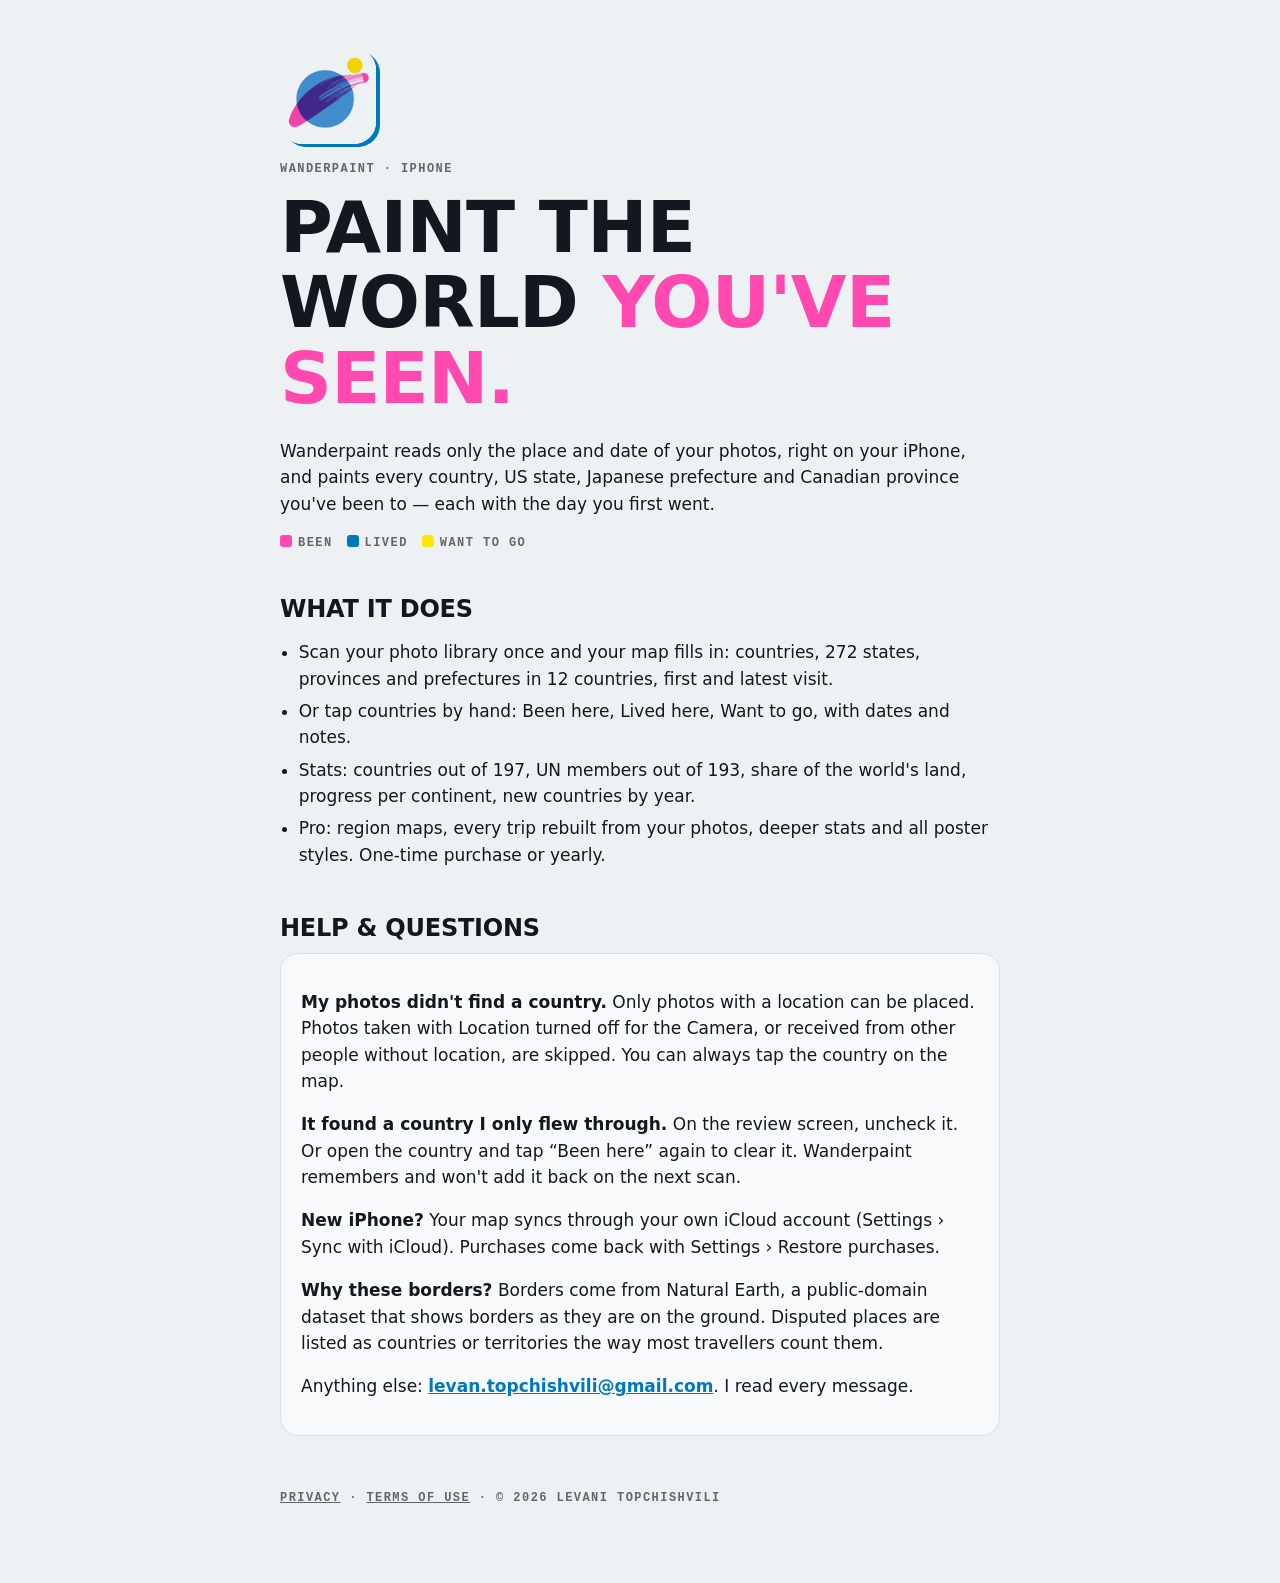
==== docs/index.html @ 2de95626 "Wanderpaint support and privacy pages" ====
<!doctype html><html lang="en"><head><meta charset="utf-8"><meta name="viewport" content="width=device-width,initial-scale=1">
<title>Wanderpaint: Countries Visited — travel map from your photos</title>
<meta name="description" content="Wanderpaint paints your travel map from your photo library: countries, US states, Japanese prefectures and more, with dates and trips. On-device, no account.">
<link rel="stylesheet" href="style.css"><link rel="icon" href="icon.png"></head><body><main>
<img class="icon" src="icon.png" alt="Wanderpaint icon">
<p class="legend">Wanderpaint · iPhone</p>
<h1>Paint the world <span>you've seen.</span></h1>
<p>Wanderpaint reads only the place and date of your photos, right on your iPhone, and paints every country, US state, Japanese prefecture and Canadian province you've been to — each with the day you first went.</p>
<div class="inks legend"><span><i style="background:var(--pink)"></i>Been</span><span><i style="background:var(--blue)"></i>Lived</span><span><i style="background:var(--yellow)"></i>Want to go</span></div>
<h2>What it does</h2>
<ul>
<li>Scan your photo library once and your map fills in: countries, 272 states, provinces and prefectures in 12 countries, first and latest visit.</li>
<li>Or tap countries by hand: Been here, Lived here, Want to go, with dates and notes.</li>
<li>Stats: countries out of 197, UN members out of 193, share of the world's land, progress per continent, new countries by year.</li>
<li>Pro: region maps, every trip rebuilt from your photos, deeper stats and all poster styles. One-time purchase or yearly.</li>
</ul>
<h2 id="support">Help &amp; questions</h2>
<div class="card">
<p><b>My photos didn't find a country.</b> Only photos with a location can be placed. Photos taken with Location turned off for the Camera, or received from other people without location, are skipped. You can always tap the country on the map.</p>
<p><b>It found a country I only flew through.</b> On the review screen, uncheck it. Or open the country and tap “Been here” again to clear it. Wanderpaint remembers and won't add it back on the next scan.</p>
<p><b>New iPhone?</b> Your map syncs through your own iCloud account (Settings › Sync with iCloud). Purchases come back with Settings › Restore purchases.</p>
<p><b>Why these borders?</b> Borders come from Natural Earth, a public-domain dataset that shows borders as they are on the ground. Disputed places are listed as countries or territories the way most travellers count them.</p>
<p>Anything else: <a href="mailto:levan.topchishvili@gmail.com?subject=Wanderpaint">levan.topchishvili@gmail.com</a>. I read every message.</p>
</div>
<footer class="legend"><a href="privacy.html">Privacy</a> · <a href="https://www.apple.com/legal/internet-services/itunes/dev/stdeula/">Terms of use</a> · © 2026 Levani Topchishvili</footer>
</main></body></html>
---- docs/style.css ----
:root{--paper:#EEF1F3;--ink:#14171F;--pink:#FF48B0;--blue:#0078BF;--yellow:#FFE800;--muted:rgba(20,23,31,.64)}
@media (prefers-color-scheme:dark){:root{--paper:#0F1218;--ink:#EEF1F3;--muted:rgba(238,241,243,.66);--blue:#429EFF}}
*{box-sizing:border-box}body{margin:0;background:var(--paper);color:var(--ink);font:17px/1.55 -apple-system,BlinkMacSystemFont,"SF Pro Text",system-ui,sans-serif}
main{max-width:760px;margin:0 auto;padding:48px 20px 80px}
h1,h2{font-family:"SF Pro Display",-apple-system,system-ui,sans-serif;font-stretch:expanded;font-weight:900;letter-spacing:-.01em;line-height:1.05}
h1{font-size:clamp(40px,8vw,72px);margin:.2em 0 .3em;text-transform:uppercase}h1 span{color:var(--pink)}
h2{font-size:24px;margin:2em 0 .5em;text-transform:uppercase}
.legend{font:600 12px/1 ui-monospace,SFMono-Regular,Menlo,monospace;letter-spacing:.12em;text-transform:uppercase;color:var(--muted)}
.icon{width:96px;height:96px;border-radius:22px;box-shadow:4px 3px 0 var(--blue)}
a{color:var(--blue);font-weight:600}.inks{display:flex;gap:14px;margin:18px 0}.inks i{display:inline-block;width:12px;height:12px;border-radius:3px;margin-right:6px;vertical-align:-1px}
ul{padding-left:1.1em}li{margin:.35em 0}.card{background:rgba(255,255,255,.55);border:1px solid rgba(127,127,127,.2);border-radius:18px;padding:18px 20px}
@media (prefers-color-scheme:dark){.card{background:rgba(255,255,255,.04)}}
footer{margin-top:56px}.legend a{color:inherit}
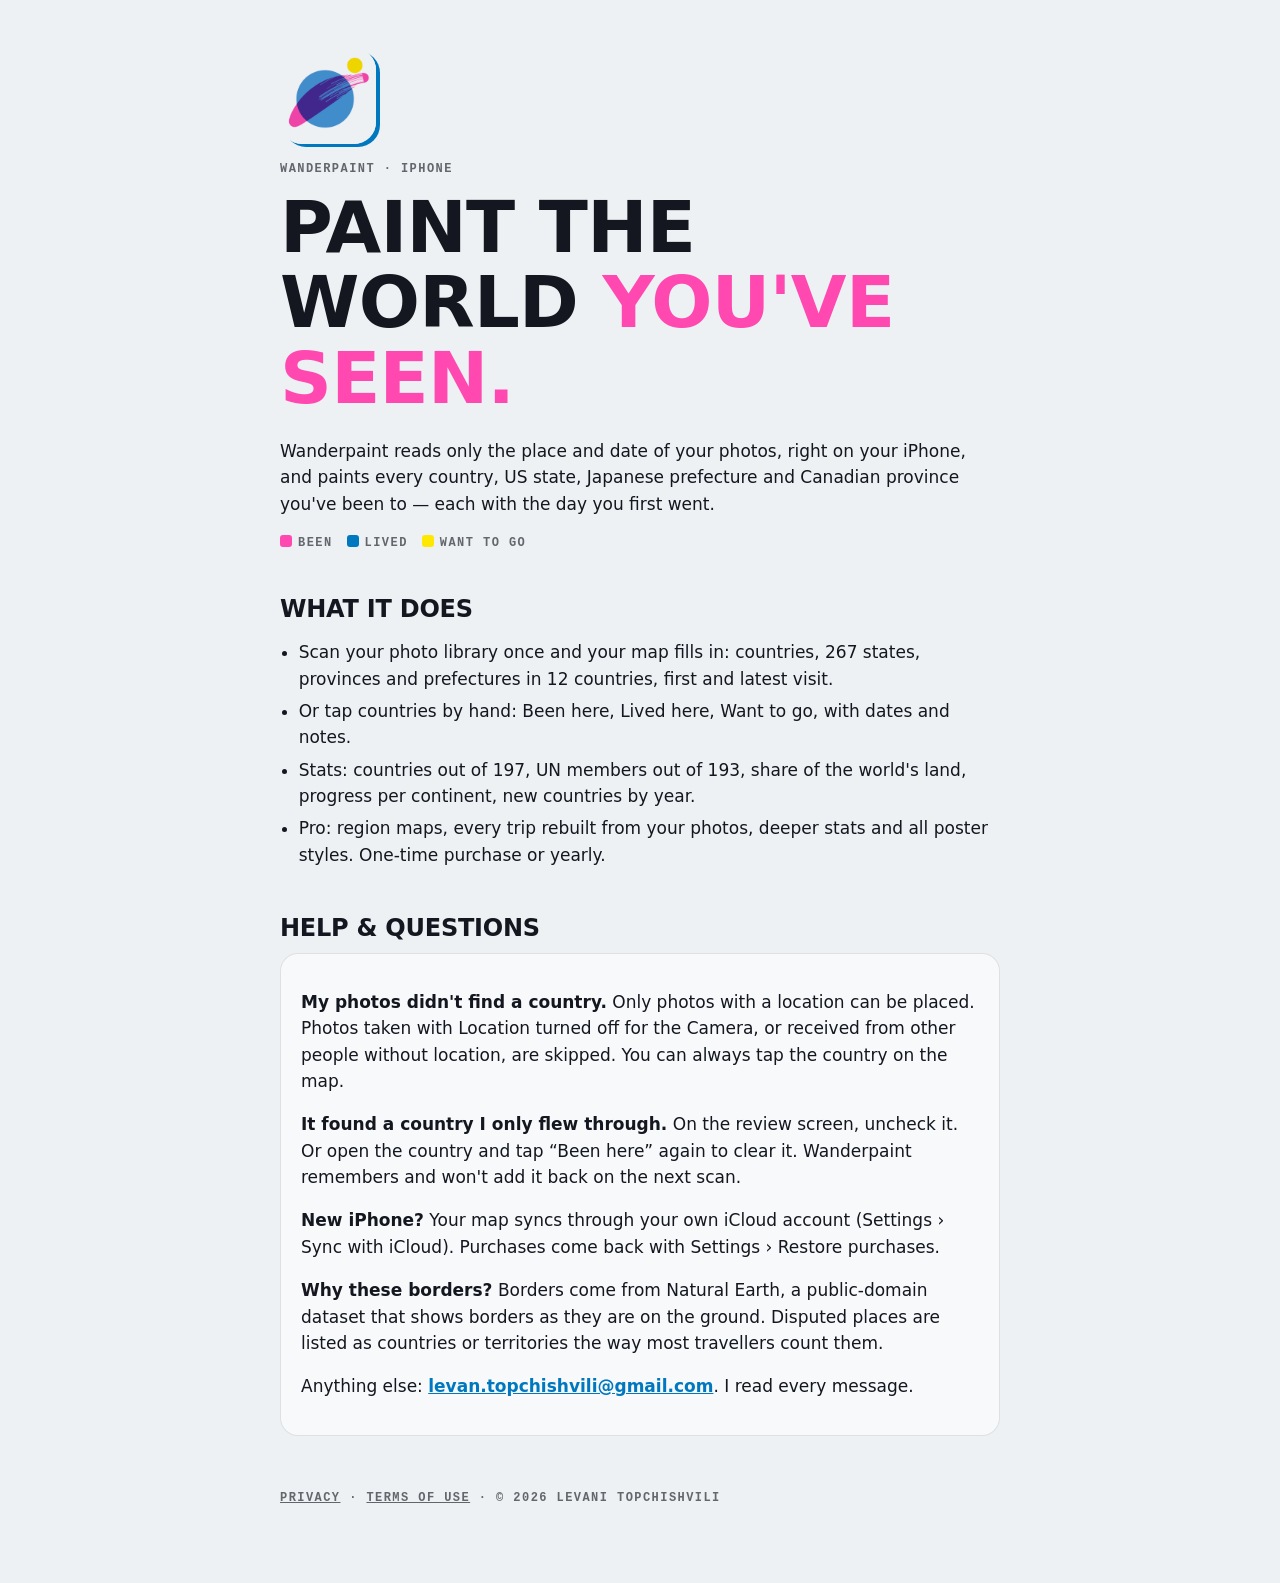
==== commit ec1e906b: "267 regions" ====
--- a/docs/index.html
+++ b/docs/index.html
@@ -9,7 +9,7 @@
 <div class="inks legend"><span><i style="background:var(--pink)"></i>Been</span><span><i style="background:var(--blue)"></i>Lived</span><span><i style="background:var(--yellow)"></i>Want to go</span></div>
 <h2>What it does</h2>
 <ul>
-<li>Scan your photo library once and your map fills in: countries, 272 states, provinces and prefectures in 12 countries, first and latest visit.</li>
+<li>Scan your photo library once and your map fills in: countries, 267 states, provinces and prefectures in 12 countries, first and latest visit.</li>
 <li>Or tap countries by hand: Been here, Lived here, Want to go, with dates and notes.</li>
 <li>Stats: countries out of 197, UN members out of 193, share of the world's land, progress per continent, new countries by year.</li>
 <li>Pro: region maps, every trip rebuilt from your photos, deeper stats and all poster styles. One-time purchase or yearly.</li>
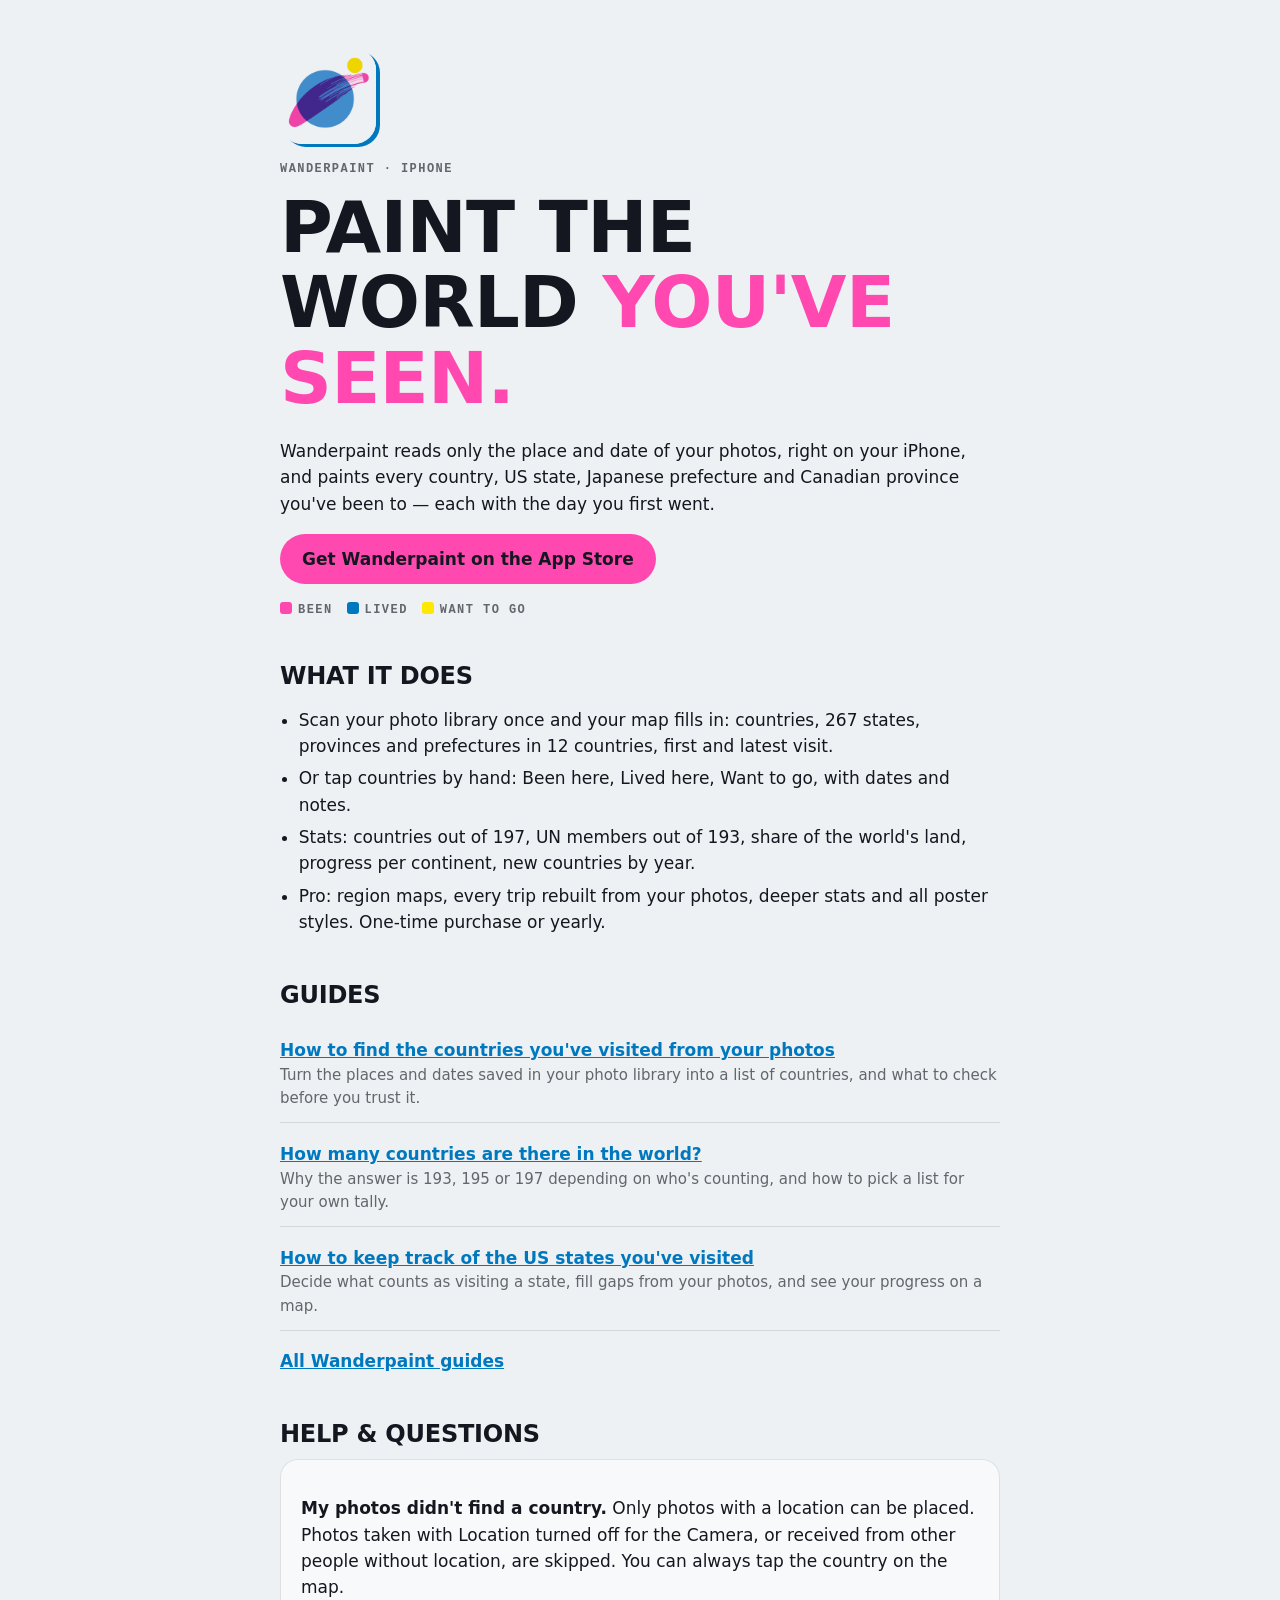
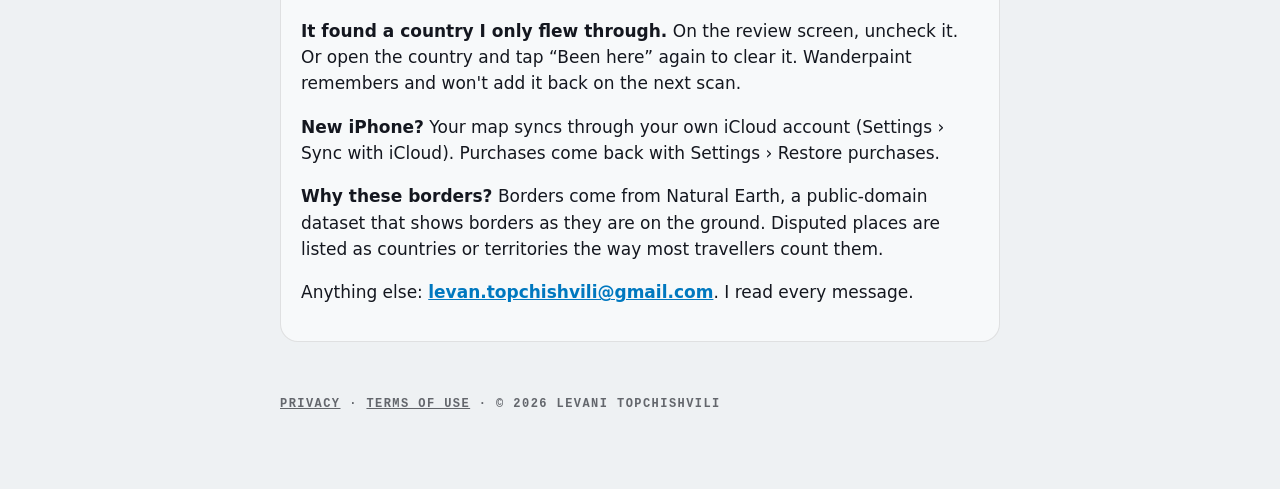
==== commit 3df68cbb: "Guides: three how-to articles, guides hub, sitemap and App Store links" ====
--- a/docs/index.html
+++ b/docs/index.html
@@ -1,11 +1,12 @@
 <!doctype html><html lang="en"><head><meta charset="utf-8"><meta name="viewport" content="width=device-width,initial-scale=1">
 <title>Wanderpaint: Countries Visited — travel map from your photos</title>
 <meta name="description" content="Wanderpaint paints your travel map from your photo library: countries, US states, Japanese prefectures and more, with dates and trips. On-device, no account.">
-<link rel="stylesheet" href="style.css"><link rel="icon" href="icon.png"></head><body><main>
+<link rel="stylesheet" href="style.css"><link rel="icon" href="icon.png"><meta name="apple-itunes-app" content="app-id=6817948756"></head><body><main>
 <img class="icon" src="icon.png" alt="Wanderpaint icon">
 <p class="legend">Wanderpaint · iPhone</p>
 <h1>Paint the world <span>you've seen.</span></h1>
 <p>Wanderpaint reads only the place and date of your photos, right on your iPhone, and paints every country, US state, Japanese prefecture and Canadian province you've been to — each with the day you first went.</p>
+<p class="g-cta-row"><a class="g-cta" href="https://apps.apple.com/app/id6817948756">Get Wanderpaint on the App Store</a></p>
 <div class="inks legend"><span><i style="background:var(--pink)"></i>Been</span><span><i style="background:var(--blue)"></i>Lived</span><span><i style="background:var(--yellow)"></i>Want to go</span></div>
 <h2>What it does</h2>
 <ul>
@@ -14,6 +15,14 @@
 <li>Stats: countries out of 197, UN members out of 193, share of the world's land, progress per continent, new countries by year.</li>
 <li>Pro: region maps, every trip rebuilt from your photos, deeper stats and all poster styles. One-time purchase or yearly.</li>
 </ul>
+<h2 id="guides">Guides</h2>
+<ul class="g-list">
+<li><a href="guides/how-to-find-countries-visited-from-your-photos.html">How to find the countries you&#x27;ve visited from your photos</a><span>Turn the places and dates saved in your photo library into a list of countries, and what to check before you trust it.</span></li>
+<li><a href="guides/how-many-countries-are-there-in-the-world.html">How many countries are there in the world?</a><span>Why the answer is 193, 195 or 197 depending on who&#x27;s counting, and how to pick a list for your own tally.</span></li>
+<li><a href="guides/how-to-track-us-states-visited.html">How to keep track of the US states you&#x27;ve visited</a><span>Decide what counts as visiting a state, fill gaps from your photos, and see your progress on a map.</span></li>
+</ul>
+<p><a href="guides/">All Wanderpaint guides</a></p>
+
 <h2 id="support">Help &amp; questions</h2>
 <div class="card">
 <p><b>My photos didn't find a country.</b> Only photos with a location can be placed. Photos taken with Location turned off for the Camera, or received from other people without location, are skipped. You can always tap the country on the map.</p>
--- a/docs/style.css
+++ b/docs/style.css
@@ -11,3 +11,26 @@
 ul{padding-left:1.1em}li{margin:.35em 0}.card{background:rgba(255,255,255,.55);border:1px solid rgba(127,127,127,.2);border-radius:18px;padding:18px 20px}
 @media (prefers-color-scheme:dark){.card{background:rgba(255,255,255,.04)}}
 footer{margin-top:56px}.legend a{color:inherit}
+
+/* guides */
+.guide .icon{width:72px;height:72px;border-radius:17px}
+.crumbs{margin:18px 0 0}
+.crumbs a{color:inherit}
+.guide h1{font-size:clamp(26px,6.4vw,42px);margin:.3em 0 .45em}
+.guide h2{font-size:20px}
+.lead{font-size:19px;line-height:1.55}
+.g-cta{display:inline-block;background:var(--pink);color:#14171F;font-weight:800;text-decoration:none;padding:12px 22px;border-radius:999px}
+.g-cta-row{margin:16px 0}
+article{overflow-wrap:break-word}
+.g-end{background:rgba(255,255,255,.55);border:1px solid rgba(127,127,127,.2);border-radius:18px;padding:6px 22px 10px;margin-top:44px}
+@media (prefers-color-scheme:dark){.g-end{background:rgba(255,255,255,.04)}}
+.g-end h2{margin-top:16px}
+.g-list,.g-related ul{list-style:none;padding:0}
+.g-list li,.g-related li{padding:12px 0;border-bottom:1px solid rgba(127,127,127,.25)}
+.g-list a,.g-related li a{display:block}
+.g-list span,.g-related li span{display:block;color:var(--muted);font-size:15px}
+ol.steps li,ul.tips li{margin:.5em 0}
+ol.steps{padding-left:1.4em}
+article table{border-collapse:collapse;width:100%;font-size:15px;margin:14px 0}
+article th,article td{border-bottom:1px solid rgba(127,127,127,.25);padding:8px 10px 8px 0;text-align:left;vertical-align:top}
+.g-table{overflow-x:auto}
